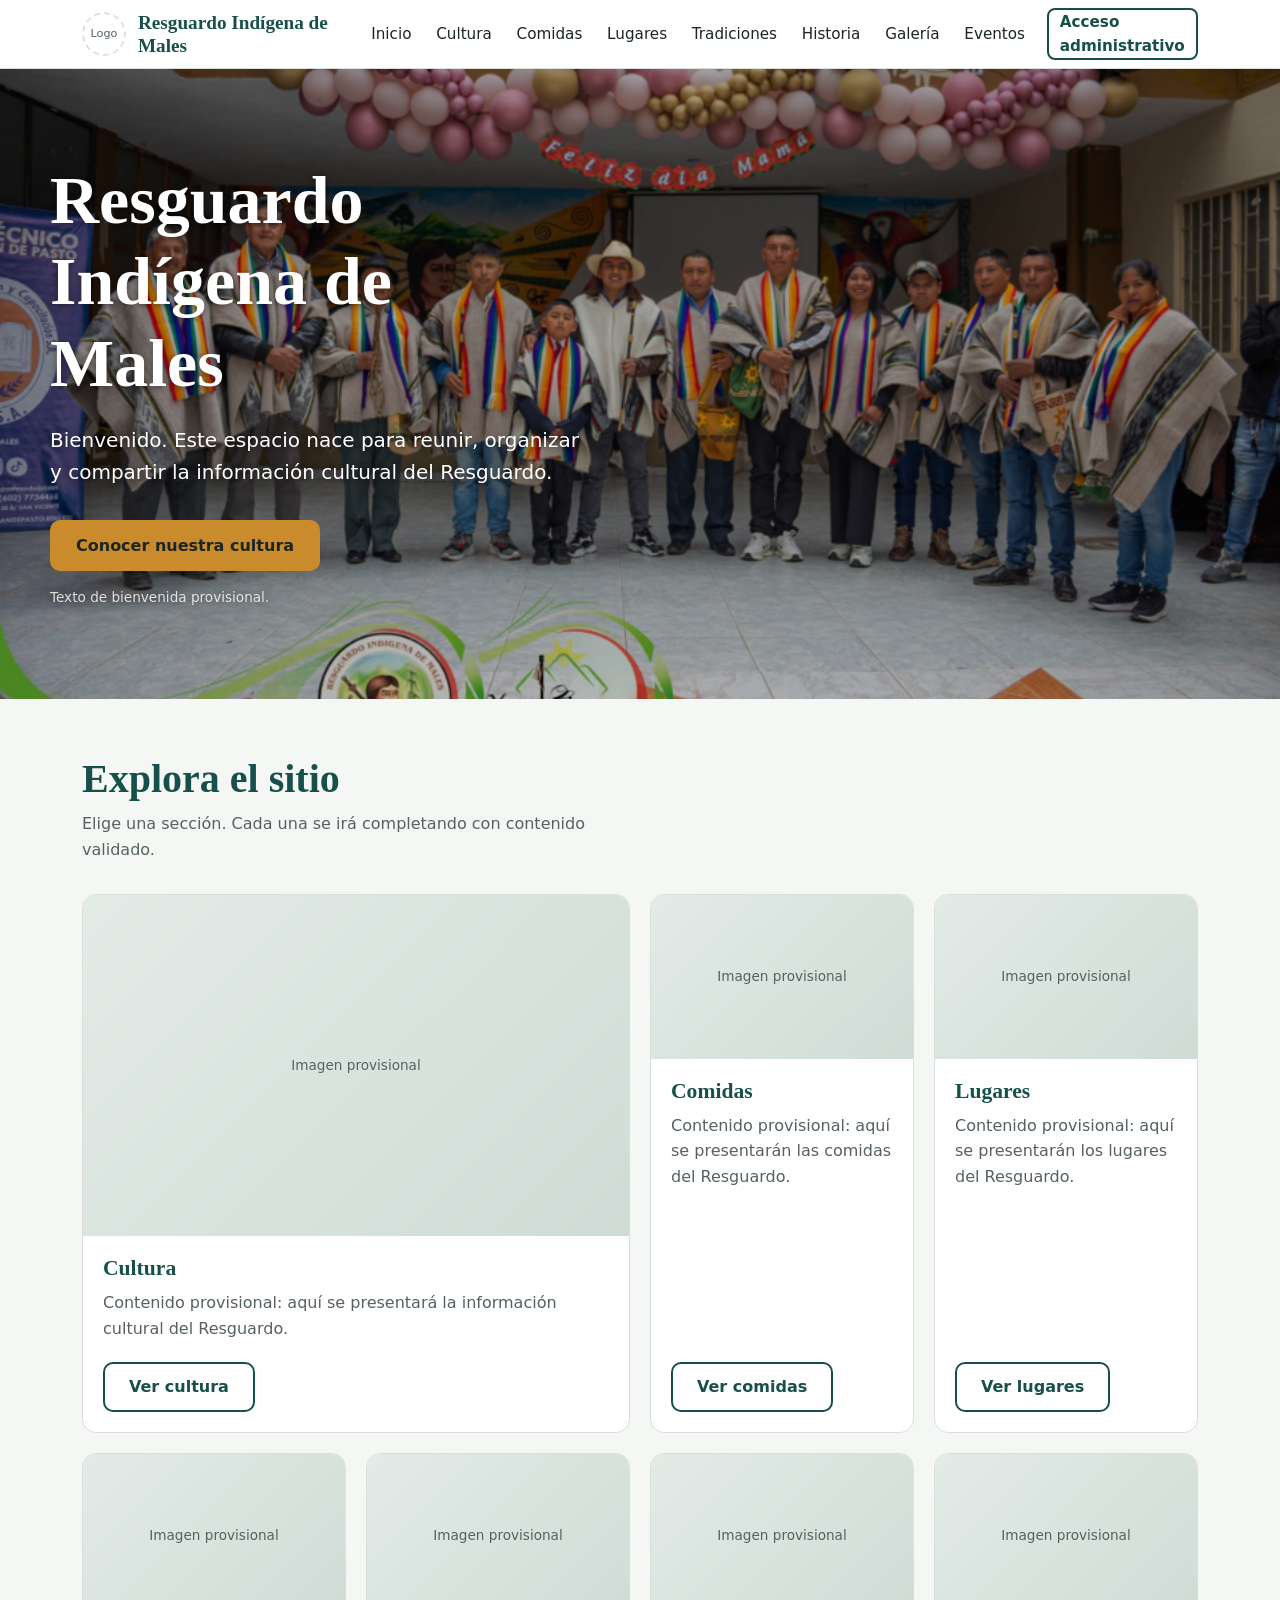
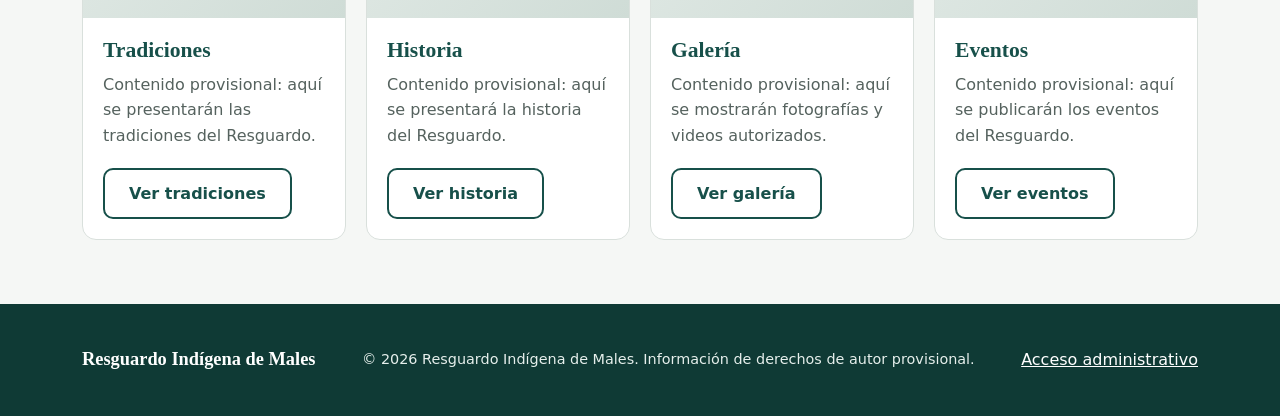
==== frontend/index.html @ 0a0f5682 "Add files via upload" ====
<!DOCTYPE html>
<html lang="es">

<head>
    <meta charset="UTF-8">
    <meta name="viewport" content="width=device-width, initial-scale=1">
    <title>Resguardo Indígena de Males</title>
    <meta name="description" content="Espacio para conocer y divulgar la cultura del Resguardo Indígena de Males.">
    <link rel="stylesheet" href="css/estilos.css">
    <script src="js/app.js" defer></script>
</head>

<body>

    <!-- ENCABEZADO -->
    <header class="site-header">
        <div class="site-header__inner">
            <a class="brand" href="index.html">
                <!-- Logo: colocar el archivo en frontend/img/logo.png. Si no existe, se muestra el espacio provisional. -->
                <span class="brand__logo">
                    <span class="brand__logo-placeholder">Logo</span>
                    <img src="img/logo.png" alt="" data-fallback>
                </span>
                <span class="brand__name">Resguardo Indígena de Males</span>
            </a>

            <button class="nav-toggle" type="button" aria-expanded="false" aria-controls="main-nav"
                aria-label="Abrir menú">
                <span class="nav-toggle__bar"></span>
                <span class="nav-toggle__bar"></span>
                <span class="nav-toggle__bar"></span>
            </button>

            <!-- Cada sección abre seccion.html?tipo=...; "Acceso administrativo" sigue provisional ("#") hasta la etapa del panel -->
            <nav id="main-nav" class="main-nav" aria-label="Navegación principal">
                <ul class="main-nav__list">
                    <li><a class="main-nav__link" href="index.html">Inicio</a></li>
                    <li><a class="main-nav__link" href="seccion.html?tipo=cultura">Cultura</a></li>
                    <li><a class="main-nav__link" href="seccion.html?tipo=comidas">Comidas</a></li>
                    <li><a class="main-nav__link" href="seccion.html?tipo=lugares">Lugares</a></li>
                    <li><a class="main-nav__link" href="seccion.html?tipo=tradiciones">Tradiciones</a></li>
                    <li><a class="main-nav__link" href="seccion.html?tipo=historia">Historia</a></li>
                    <li><a class="main-nav__link" href="seccion.html?tipo=galeria">Galería</a></li>
                    <li><a class="main-nav__link" href="seccion.html?tipo=eventos">Eventos</a></li>
                    <li><a class="main-nav__link main-nav__link--admin" href="admin.html">Acceso
                            administrativo</a></li>
                </ul>
            </nav>
        </div>
    </header>

    <main>
        <!-- SECCIÓN PRINCIPAL -->
        <!-- Imagen de portada configurable (la aplica app.js):
         data-hero-image    ruta o URL de la imagen; vacío = fondo verde oscuro
         data-hero-position posición de la imagen (center, top, center 30%...)
         data-hero-overlay  capa oscura neutra de 0 a 1 (si hay imagen y no se indica, 0.25)
         Opcional: data-hero-position-mobile para otra posición en móvil.
         Para probar: data-hero-image="img/portada-prueba.jpg" -->
        <section class="hero" id="inicio" data-hero-image="img/portada.png" data-hero-position="center"
            data-hero-overlay="0.25">
            <div class="hero__inner">
                <h1 class="hero__title">Resguardo Indígena de Males</h1>
                <p class="hero__text">
                    Bienvenido. Este espacio nace para reunir, organizar y compartir la información cultural del
                    Resguardo.
                </p>
                <a class="btn btn--primary" href="#explorar">Conocer nuestra cultura</a>
                <p class="hero__note">Texto de bienvenida provisional.</p>
            </div>
        </section>

        <!-- ACCESOS A CONTENIDOS -->
        <section class="explore" id="explorar">
            <div class="container">
                <h2 class="explore__title">Explora el sitio</h2>
                <p class="explore__intro">Elige una sección. Cada una se irá completando con contenido validado.</p>

                <!-- Imágenes de tarjetas: frontend/img/cultura.jpg, comidas.jpg, lugares.jpg, tradiciones.jpg, historia.jpg, galeria.jpg, eventos.jpg -->
                <ul class="card-grid">
                    <li class="card card--featured">
                        <div class="card__media">
                            <span class="card__media-label">Imagen provisional</span>
                            <img src="img/cultura.jpg" alt="" data-fallback loading="lazy">
                        </div>
                        <div class="card__body">
                            <h3 class="card__title">Cultura</h3>
                            <p class="card__text">Contenido provisional: aquí se presentará la información cultural del
                                Resguardo.</p>
                            <a class="btn btn--outline" href="seccion.html?tipo=cultura">Ver cultura</a>
                        </div>
                    </li>

                    <li class="card">
                        <div class="card__media">
                            <span class="card__media-label">Imagen provisional</span>
                            <img src="img/comidas.jpg" alt="" data-fallback loading="lazy">
                        </div>
                        <div class="card__body">
                            <h3 class="card__title">Comidas</h3>
                            <p class="card__text">Contenido provisional: aquí se presentarán las comidas del Resguardo.
                            </p>
                            <a class="btn btn--outline" href="seccion.html?tipo=comidas">Ver comidas</a>
                        </div>
                    </li>

                    <li class="card">
                        <div class="card__media">
                            <span class="card__media-label">Imagen provisional</span>
                            <img src="img/lugares.jpg" alt="" data-fallback loading="lazy">
                        </div>
                        <div class="card__body">
                            <h3 class="card__title">Lugares</h3>
                            <p class="card__text">Contenido provisional: aquí se presentarán los lugares del Resguardo.
                            </p>
                            <a class="btn btn--outline" href="seccion.html?tipo=lugares">Ver lugares</a>
                        </div>
                    </li>

                    <li class="card">
                        <div class="card__media">
                            <span class="card__media-label">Imagen provisional</span>
                            <img src="img/tradiciones.jpg" alt="" data-fallback loading="lazy">
                        </div>
                        <div class="card__body">
                            <h3 class="card__title">Tradiciones</h3>
                            <p class="card__text">Contenido provisional: aquí se presentarán las tradiciones del
                                Resguardo.</p>
                            <a class="btn btn--outline" href="seccion.html?tipo=tradiciones">Ver tradiciones</a>
                        </div>
                    </li>

                    <li class="card">
                        <div class="card__media">
                            <span class="card__media-label">Imagen provisional</span>
                            <img src="img/historia.jpg" alt="" data-fallback loading="lazy">
                        </div>
                        <div class="card__body">
                            <h3 class="card__title">Historia</h3>
                            <p class="card__text">Contenido provisional: aquí se presentará la historia del Resguardo.
                            </p>
                            <a class="btn btn--outline" href="seccion.html?tipo=historia">Ver historia</a>
                        </div>
                    </li>

                    <li class="card">
                        <div class="card__media">
                            <span class="card__media-label">Imagen provisional</span>
                            <img src="img/galeria.jpg" alt="" data-fallback loading="lazy">
                        </div>
                        <div class="card__body">
                            <h3 class="card__title">Galería</h3>
                            <p class="card__text">Contenido provisional: aquí se mostrarán fotografías y videos
                                autorizados.</p>
                            <a class="btn btn--outline" href="seccion.html?tipo=galeria">Ver galería</a>
                        </div>
                    </li>

                    <li class="card">
                        <div class="card__media">
                            <span class="card__media-label">Imagen provisional</span>
                            <img src="img/eventos.jpg" alt="" data-fallback loading="lazy">
                        </div>
                        <div class="card__body">
                            <h3 class="card__title">Eventos</h3>
                            <p class="card__text">Contenido provisional: aquí se publicarán los eventos del Resguardo.
                            </p>
                            <a class="btn btn--outline" href="seccion.html?tipo=eventos">Ver eventos</a>
                        </div>
                    </li>
                </ul>
            </div>
        </section>
    </main>

    <!-- PIE DE PÁGINA -->
    <footer class="site-footer">
        <div class="site-footer__inner">
            <p class="site-footer__name">Resguardo Indígena de Males</p>
            <p class="site-footer__copy">© 2026 Resguardo Indígena de Males. Información de derechos de autor
                provisional.</p>
            <a class="site-footer__admin" href="admin.html">Acceso administrativo</a>
        </div>
    </footer>

</body>

</html>
---- frontend/css/estilos.css ----
/* ==========================================================
   Resguardo Indígena de Males - Estilos de la página de inicio
   Enfoque mobile-first: lo base es móvil; los @media amplían.
   ========================================================== */

/* ---------- Variables ---------- */
:root {
    --color-bg: #f5f7f5;
    --color-surface: #ffffff;
    --color-ink: #1b2524;
    --color-muted: #55625e;
    --color-primary: #17504a;
    --color-primary-dark: #0f3a35;
    --color-accent: #c98b2b;
    --color-border: #d9e0dc;

    --font-body: system-ui, -apple-system, "Segoe UI", Roboto, Arial, sans-serif;
    --font-heading: Georgia, "Times New Roman", serif;

    --max-width: 1180px;
    --header-height: 68px;
    --touch-size: 48px;
    /* tamaño mínimo cómodo para tocar */
}

/* ---------- Base ---------- */
*,
*::before,
*::after {
    box-sizing: border-box;
}

html {
    -webkit-text-size-adjust: 100%;
}

@media (prefers-reduced-motion: no-preference) {
    html {
        scroll-behavior: smooth;
    }
}

body {
    margin: 0;
    font-family: var(--font-body);
    font-size: 1rem;
    line-height: 1.6;
    color: var(--color-ink);
    background: var(--color-bg);
}

img {
    display: block;
    max-width: 100%;
    height: auto;
}

a {
    color: inherit;
}

ul {
    margin: 0;
    padding: 0;
    list-style: none;
}

h1,
h2,
h3 {
    font-family: var(--font-heading);
    line-height: 1.2;
    margin: 0;
}

:focus-visible {
    outline: 3px solid var(--color-accent);
    outline-offset: 2px;
}

.container {
    width: 100%;
    max-width: var(--max-width);
    margin: 0 auto;
    padding: 0 1.25rem;
}

/* Imagen que no cargó (la oculta app.js para mostrar el espacio provisional) */
.is-missing {
    display: none;
}

/* ---------- Botones ---------- */
.btn {
    display: inline-flex;
    align-items: center;
    justify-content: center;
    min-height: var(--touch-size);
    padding: 0.65rem 1.5rem;
    border: 2px solid transparent;
    border-radius: 10px;
    font-family: inherit;
    font-size: 1rem;
    font-weight: 600;
    text-decoration: none;
    cursor: pointer;
    transition: background-color 0.15s, color 0.15s;
}

.btn--primary {
    background: var(--color-accent);
    color: var(--color-ink);
}

.btn--primary:hover {
    background: #dba34a;
}

.btn--outline {
    border-color: var(--color-primary);
    color: var(--color-primary);
}

.btn--outline:hover {
    background: var(--color-primary);
    color: #fff;
}

/* ---------- Encabezado ---------- */
.site-header {
    position: sticky;
    top: 0;
    z-index: 100;
    background: var(--color-surface);
    border-bottom: 1px solid var(--color-border);
}

.site-header__inner {
    display: flex;
    align-items: center;
    justify-content: space-between;
    gap: 1rem;
    max-width: var(--max-width);
    min-height: var(--header-height);
    margin: 0 auto;
    padding: 0 1.25rem;
}

.brand {
    display: flex;
    align-items: center;
    gap: 0.75rem;
    min-width: 0;
    text-decoration: none;
}

.brand__logo {
    position: relative;
    flex: none;
    width: 44px;
    height: 44px;
    border-radius: 50%;
    overflow: hidden;
}

.brand__logo-placeholder {
    display: flex;
    align-items: center;
    justify-content: center;
    width: 100%;
    height: 100%;
    border: 2px dashed var(--color-border);
    border-radius: 50%;
    font-size: 0.7rem;
    color: var(--color-muted);
}

.brand__logo img {
    position: absolute;
    inset: 0;
    width: 100%;
    height: 100%;
    object-fit: cover;
    background: var(--color-surface);
}

.brand__name {
    font-family: var(--font-heading);
    font-size: 1.05rem;
    font-weight: 700;
    line-height: 1.2;
    color: var(--color-primary);
}

/* Botón hamburguesa */
.nav-toggle {
    flex: none;
    display: flex;
    flex-direction: column;
    align-items: center;
    justify-content: center;
    gap: 5px;
    width: var(--touch-size);
    height: var(--touch-size);
    padding: 0;
    border: 1px solid var(--color-border);
    border-radius: 10px;
    background: var(--color-surface);
    cursor: pointer;
}

.nav-toggle__bar {
    width: 22px;
    height: 2px;
    background: var(--color-primary);
    border-radius: 2px;
    transition: transform 0.2s, opacity 0.2s;
}

.nav-toggle[aria-expanded="true"] .nav-toggle__bar:nth-child(1) {
    transform: translateY(7px) rotate(45deg);
}

.nav-toggle[aria-expanded="true"] .nav-toggle__bar:nth-child(2) {
    opacity: 0;
}

.nav-toggle[aria-expanded="true"] .nav-toggle__bar:nth-child(3) {
    transform: translateY(-7px) rotate(-45deg);
}

/* Menú: en móvil es un panel desplegable bajo el encabezado */
.main-nav {
    display: none;
    position: absolute;
    top: 100%;
    left: 0;
    right: 0;
    max-height: calc(100vh - var(--header-height));
    overflow-y: auto;
    padding: 0.5rem 1.25rem 1rem;
    background: var(--color-surface);
    border-bottom: 1px solid var(--color-border);
}

.main-nav.is-open {
    display: block;
}

.main-nav__link {
    display: flex;
    align-items: center;
    min-height: var(--touch-size);
    padding: 0 0.5rem;
    border-bottom: 1px solid var(--color-border);
    font-weight: 500;
    text-decoration: none;
}

.main-nav__link:hover {
    color: var(--color-primary);
}

.main-nav__link--admin {
    margin-top: 0.75rem;
    justify-content: center;
    border: 2px solid var(--color-primary);
    border-radius: 10px;
    color: var(--color-primary);
    font-weight: 600;
}

/* ---------- Sección principal (hero) ---------- */
/* Fondo configurable. app.js (aplicarConfiguracionPortada) escribe estas variables sobre .hero:
   --hero-image            imagen de fondo, por ejemplo url("img/portada.jpg"). Por defecto: ninguna
   --hero-position         posición de la imagen (center, top, center 30%...)
   --hero-position-mobile  posición solo en móvil (opcional; si falta, usa --hero-position)
   --hero-overlay          opacidad de la capa oscura, de 0 (sin capa) a 1
   --hero-overlay-rgb      color de la capa; por defecto negro neutro (0, 0, 0), sin tinte
   Sin imagen, o si esta falla al cargar, se ve el degradado verde oscuro de respaldo. */
.hero {
    --hero-image: none;
    --hero-position: center;
    --hero-overlay: 0;
    --hero-overlay-rgb: 0, 0, 0;

    position: relative;
    isolation: isolate;
    /* mantiene la capa oscura dentro de la portada */
    display: flex;
    align-items: center;
    min-height: 70vh;
    padding: 3.5rem 1.25rem;
    color: #fff;
    background-color: #0f3a35;
    background-image:
        var(--hero-image),
        linear-gradient(135deg, #0f3a35, #2b6e66);
    background-size: cover;
    background-position: var(--hero-position-mobile, var(--hero-position));
    background-repeat: no-repeat;
}

/* Capa oscura opcional: con --hero-overlay en 0 no se nota */
.hero::before {
    content: "";
    position: absolute;
    inset: 0;
    z-index: -1;
    background: rgba(var(--hero-overlay-rgb), var(--hero-overlay));
    pointer-events: none;
}

/* Sombra suave: permite leer el texto sobre fotografías claras con una capa mínima */
.hero__title,
.hero__text,
.hero__note {
    text-shadow: 0 1px 6px rgba(0, 0, 0, 0.45);
}

.hero__inner {
    width: 100%;
    max-width: var(--max-width);
    margin: 0 auto;
}

.hero__title {
    max-width: 14ch;
    font-size: clamp(2.25rem, 8vw, 4.25rem);
    font-weight: 700;
}

.hero__text {
    max-width: 34rem;
    margin: 1.25rem 0 2rem;
    font-size: clamp(1.05rem, 2.5vw, 1.25rem);
}

.hero .btn {
    width: 100%;
}

.hero__note {
    margin: 1rem 0 0;
    font-size: 0.85rem;
    opacity: 0.8;
}

/* ---------- Accesos a contenidos ---------- */
.explore {
    padding: 3.5rem 0 4rem;
}

.explore__title {
    font-size: clamp(1.75rem, 5vw, 2.5rem);
    color: var(--color-primary);
}

.explore__intro {
    max-width: 36rem;
    margin: 0.5rem 0 2rem;
    color: var(--color-muted);
}

.card-grid {
    display: grid;
    grid-template-columns: 1fr;
    /* móvil: una columna */
    gap: 1.25rem;
}

.card {
    display: flex;
    flex-direction: column;
    overflow: hidden;
    background: var(--color-surface);
    border: 1px solid var(--color-border);
    border-radius: 14px;
}

/* Espacio de imagen: el texto provisional queda detrás y la imagen real lo cubre al existir */
.card__media {
    position: relative;
    display: flex;
    align-items: center;
    justify-content: center;
    aspect-ratio: 16 / 10;
    background: linear-gradient(135deg, #e3ebe7, #cfdcd6);
}

.card__media-label {
    font-size: 0.85rem;
    color: var(--color-muted);
}

.card__media img {
    position: absolute;
    inset: 0;
    width: 100%;
    height: 100%;
    object-fit: cover;
}

.card__body {
    display: flex;
    flex: 1;
    flex-direction: column;
    align-items: flex-start;
    padding: 1.25rem;
}

.card__title {
    font-size: 1.35rem;
    color: var(--color-primary);
}

.card__text {
    flex: 1;
    margin: 0.5rem 0 1.25rem;
    color: var(--color-muted);
}

/* ---------- Pie de página ---------- */
.site-footer {
    background: var(--color-primary-dark);
    color: #e6efec;
}

.site-footer__inner {
    display: flex;
    flex-direction: column;
    gap: 0.5rem;
    max-width: var(--max-width);
    margin: 0 auto;
    padding: 2rem 1.25rem;
}

.site-footer__name {
    margin: 0;
    font-family: var(--font-heading);
    font-size: 1.15rem;
    font-weight: 700;
    color: #fff;
}

.site-footer__copy {
    margin: 0;
    font-size: 0.9rem;
}

.site-footer__admin {
    display: inline-flex;
    align-items: center;
    min-height: var(--touch-size);
    align-self: flex-start;
    color: #fff;
}

/* ==========================================================
   Tablet (a partir de 640px): tarjetas en 2 columnas
   ========================================================== */
@media (min-width: 640px) {
    .container {
        padding: 0 2rem;
    }

    .site-header__inner,
    .site-footer__inner {
        padding-left: 2rem;
        padding-right: 2rem;
    }

    .hero {
        padding: 4rem 2rem;
        background-position: var(--hero-position);
    }

    .hero .btn {
        width: auto;
    }

    .card-grid {
        grid-template-columns: repeat(2, 1fr);
    }

    .card--featured {
        grid-column: span 2;
    }

    .brand__name {
        font-size: 1.2rem;
    }
}

/* ==========================================================
   Escritorio (a partir de 1100px): menú horizontal y 4 columnas
   ========================================================== */
@media (min-width: 1100px) {
    .nav-toggle {
        display: none;
    }

    .main-nav {
        display: block;
        position: static;
        max-height: none;
        overflow: visible;
        padding: 0;
        background: none;
        border: 0;
    }

    .main-nav__list {
        display: flex;
        align-items: center;
        gap: 0.15rem;
    }

    .main-nav__link {
        min-height: 40px;
        padding: 0 0.7rem;
        border: 0;
        border-radius: 8px;
        font-size: 0.95rem;
    }

    .main-nav__link:hover {
        background: var(--color-bg);
    }

    .main-nav__link--admin {
        margin: 0 0 0 0.5rem;
        border: 2px solid var(--color-primary);
    }

    .card-grid {
        grid-template-columns: repeat(4, 1fr);
    }

    .site-footer__inner {
        flex-direction: row;
        align-items: center;
        justify-content: space-between;
        gap: 2rem;
    }
}

/* ==========================================================
   Páginas de sección (seccion.html)
   Reutiliza encabezado, pie, botones y tarjetas de arriba.
   ========================================================== */

/* Enlace de la sección actual en el menú */
.main-nav__link[aria-current="page"] {
    color: var(--color-primary);
    font-weight: 700;
}

/* Franja de título (mismo degradado verde que la portada sin imagen) */
.page-header {
    padding: 2.5rem 1.25rem;
    color: #fff;
    background: linear-gradient(135deg, #0f3a35, #2b6e66);
}

.page-header__inner {
    max-width: var(--max-width);
    margin: 0 auto;
}

.page-header__title {
    font-size: clamp(2rem, 7vw, 3.25rem);
}

.page-header__text {
    max-width: 38rem;
    margin: 0.75rem 0 0;
    font-size: clamp(1rem, 2.5vw, 1.15rem);
}

.section-page {
    padding: 2.5rem 0 4rem;
}

.provisional-note {
    margin: 0 0 1.5rem;
    padding: 0.75rem 1rem;
    border-left: 4px solid var(--color-accent);
    border-radius: 0 10px 10px 0;
    background: #fbf3e4;
    font-size: 0.95rem;
}

/* Tarjetas de elementos (sin botón) */
.card--item .card__text {
    margin-bottom: 0;
}

.card__meta {
    margin: 0 0 0.25rem;
    font-size: 0.85rem;
    font-weight: 600;
    color: var(--color-muted);
}

.empty-state {
    margin: 0;
    padding: 1.5rem;
    border: 1px dashed var(--color-border);
    border-radius: 14px;
    background: var(--color-surface);
    color: var(--color-muted);
}

.section-page__back {
    margin-top: 2rem;
}

@media (min-width: 640px) {
    .page-header {
        padding: 3.5rem 2rem;
    }
}

@media (min-width: 1100px) {
    .card-grid.card-grid--items {
        grid-template-columns: repeat(3, 1fr);
    }
}
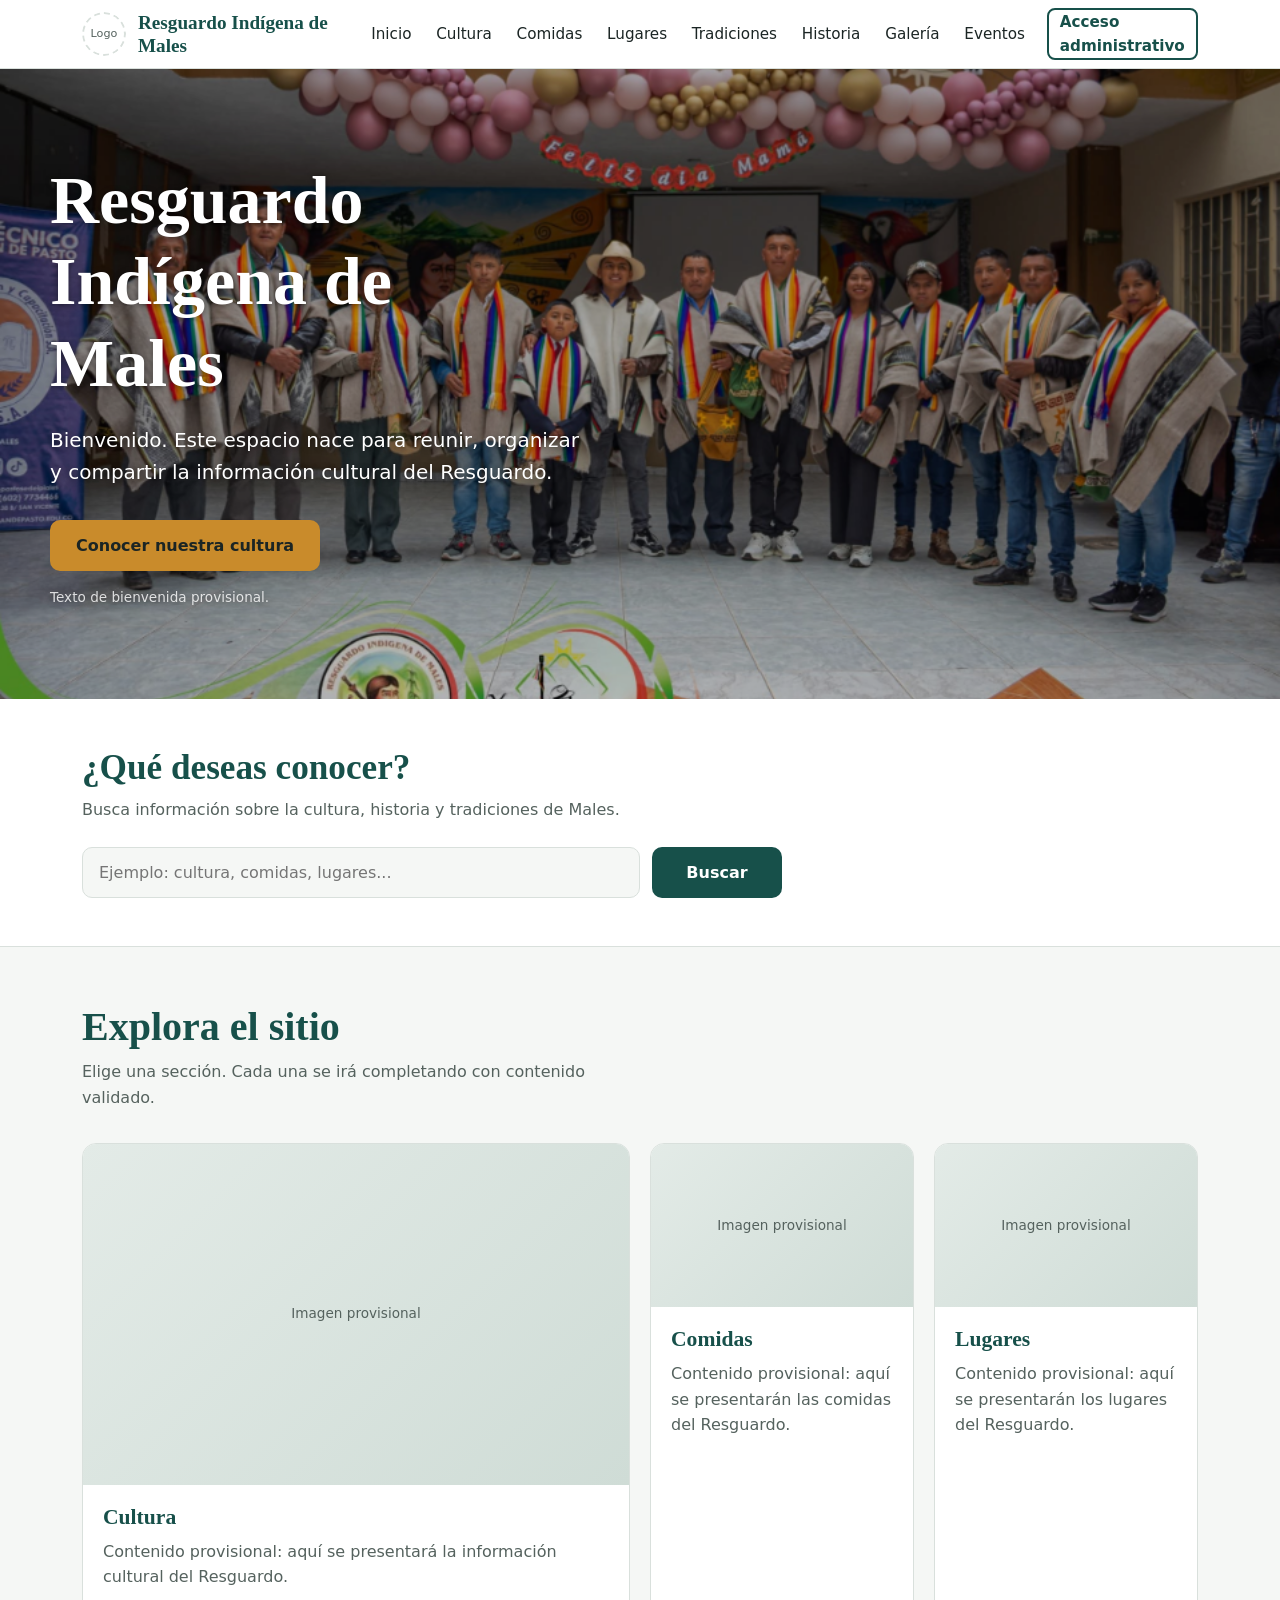
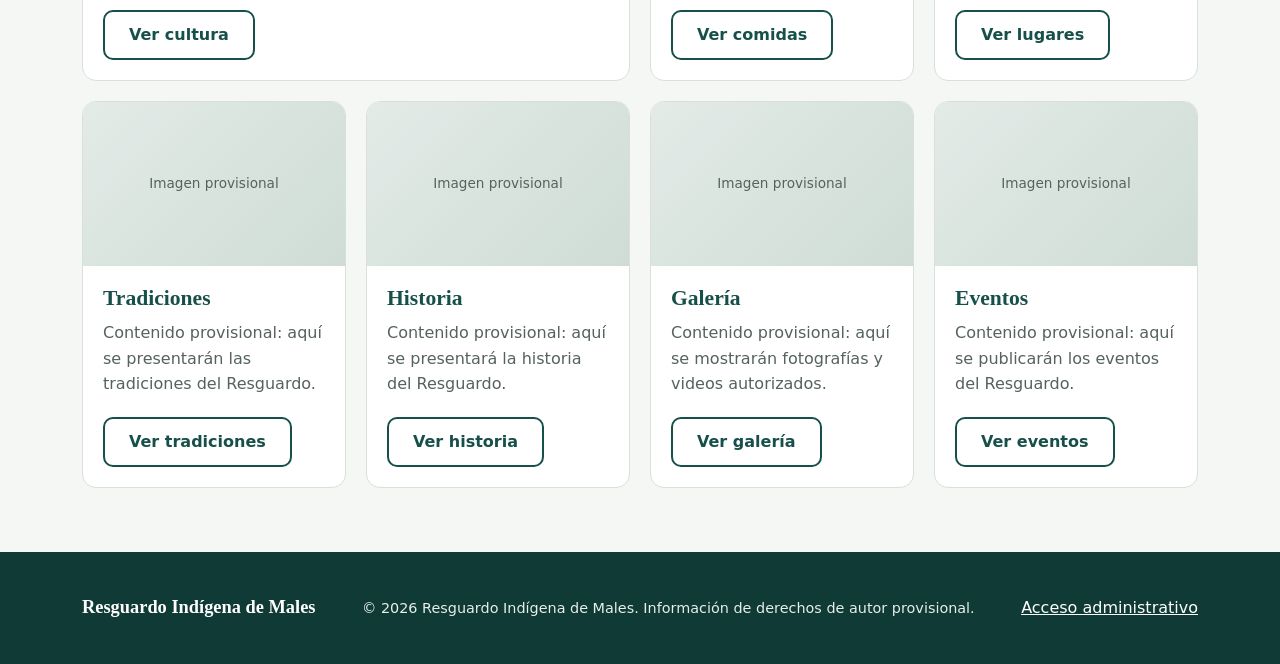
==== commit 0e912a1d: "Implementa buscador de información cultural HU-01" ====
--- a/frontend/index.html
+++ b/frontend/index.html
@@ -7,6 +7,7 @@
     <title>Resguardo Indígena de Males</title>
     <meta name="description" content="Espacio para conocer y divulgar la cultura del Resguardo Indígena de Males.">
     <link rel="stylesheet" href="css/estilos.css">
+    <script src="js/contenido-provisional.js" defer></script>
     <script src="js/app.js" defer></script>
 </head>
 
@@ -16,7 +17,6 @@
     <header class="site-header">
         <div class="site-header__inner">
             <a class="brand" href="index.html">
-                <!-- Logo: colocar el archivo en frontend/img/logo.png. Si no existe, se muestra el espacio provisional. -->
                 <span class="brand__logo">
                     <span class="brand__logo-placeholder">Logo</span>
                     <img src="img/logo.png" alt="" data-fallback>
@@ -31,7 +31,6 @@
                 <span class="nav-toggle__bar"></span>
             </button>
 
-            <!-- Cada sección abre seccion.html?tipo=...; "Acceso administrativo" sigue provisional ("#") hasta la etapa del panel -->
             <nav id="main-nav" class="main-nav" aria-label="Navegación principal">
                 <ul class="main-nav__list">
                     <li><a class="main-nav__link" href="index.html">Inicio</a></li>
@@ -42,8 +41,7 @@
                     <li><a class="main-nav__link" href="seccion.html?tipo=historia">Historia</a></li>
                     <li><a class="main-nav__link" href="seccion.html?tipo=galeria">Galería</a></li>
                     <li><a class="main-nav__link" href="seccion.html?tipo=eventos">Eventos</a></li>
-                    <li><a class="main-nav__link main-nav__link--admin" href="admin.html">Acceso
-                            administrativo</a></li>
+                    <li><a class="main-nav__link main-nav__link--admin" href="admin.html">Acceso administrativo</a></li>
                 </ul>
             </nav>
         </div>
@@ -51,12 +49,6 @@
 
     <main>
         <!-- SECCIÓN PRINCIPAL -->
-        <!-- Imagen de portada configurable (la aplica app.js):
-         data-hero-image    ruta o URL de la imagen; vacío = fondo verde oscuro
-         data-hero-position posición de la imagen (center, top, center 30%...)
-         data-hero-overlay  capa oscura neutra de 0 a 1 (si hay imagen y no se indica, 0.25)
-         Opcional: data-hero-position-mobile para otra posición en móvil.
-         Para probar: data-hero-image="img/portada-prueba.jpg" -->
         <section class="hero" id="inicio" data-hero-image="img/portada.png" data-hero-position="center"
             data-hero-overlay="0.25">
             <div class="hero__inner">
@@ -70,13 +62,28 @@
             </div>
         </section>
 
+        <!-- BUSCADOR CULTURAL -->
+        <section class="search-section" id="buscador">
+            <div class="container">
+                <h2>¿Qué deseas conocer?</h2>
+                <p>Busca información sobre la cultura, historia y tradiciones de Males.</p>
+
+                <form id="form-busqueda" class="search-form">
+                    <input type="search" id="campo-busqueda" placeholder="Ejemplo: cultura, comidas, lugares..."
+                        aria-label="Buscar información cultural" required>
+                    <button type="submit">Buscar</button>
+                </form>
+
+                <div id="resultados-busqueda" class="search-results" aria-live="polite"></div>
+            </div>
+        </section>
+
         <!-- ACCESOS A CONTENIDOS -->
         <section class="explore" id="explorar">
             <div class="container">
                 <h2 class="explore__title">Explora el sitio</h2>
                 <p class="explore__intro">Elige una sección. Cada una se irá completando con contenido validado.</p>
 
-                <!-- Imágenes de tarjetas: frontend/img/cultura.jpg, comidas.jpg, lugares.jpg, tradiciones.jpg, historia.jpg, galeria.jpg, eventos.jpg -->
                 <ul class="card-grid">
                     <li class="card card--featured">
                         <div class="card__media">
--- a/frontend/css/estilos.css
+++ b/frontend/css/estilos.css
@@ -20,7 +20,6 @@
     --max-width: 1180px;
     --header-height: 68px;
     --touch-size: 48px;
-    /* tamaño mínimo cómodo para tocar */
 }
 
 /* ---------- Base ---------- */
@@ -85,7 +84,6 @@
     padding: 0 1.25rem;
 }
 
-/* Imagen que no cargó (la oculta app.js para mostrar el espacio provisional) */
 .is-missing {
     display: none;
 }
@@ -184,6 +182,7 @@
     background: var(--color-surface);
 }
 
+/* Nombre del proyecto */
 .brand__name {
     font-family: var(--font-heading);
     font-size: 1.05rem;
@@ -229,7 +228,7 @@
     transform: translateY(-7px) rotate(-45deg);
 }
 
-/* Menú: en móvil es un panel desplegable bajo el encabezado */
+/* Menú móvil */
 .main-nav {
     display: none;
     position: absolute;
@@ -271,13 +270,6 @@
 }
 
 /* ---------- Sección principal (hero) ---------- */
-/* Fondo configurable. app.js (aplicarConfiguracionPortada) escribe estas variables sobre .hero:
-   --hero-image            imagen de fondo, por ejemplo url("img/portada.jpg"). Por defecto: ninguna
-   --hero-position         posición de la imagen (center, top, center 30%...)
-   --hero-position-mobile  posición solo en móvil (opcional; si falta, usa --hero-position)
-   --hero-overlay          opacidad de la capa oscura, de 0 (sin capa) a 1
-   --hero-overlay-rgb      color de la capa; por defecto negro neutro (0, 0, 0), sin tinte
-   Sin imagen, o si esta falla al cargar, se ve el degradado verde oscuro de respaldo. */
 .hero {
     --hero-image: none;
     --hero-position: center;
@@ -286,7 +278,6 @@
 
     position: relative;
     isolation: isolate;
-    /* mantiene la capa oscura dentro de la portada */
     display: flex;
     align-items: center;
     min-height: 70vh;
@@ -301,7 +292,6 @@
     background-repeat: no-repeat;
 }
 
-/* Capa oscura opcional: con --hero-overlay en 0 no se nota */
 .hero::before {
     content: "";
     position: absolute;
@@ -311,7 +301,6 @@
     pointer-events: none;
 }
 
-/* Sombra suave: permite leer el texto sobre fotografías claras con una capa mínima */
 .hero__title,
 .hero__text,
 .hero__note {
@@ -346,6 +335,122 @@
     opacity: 0.8;
 }
 
+/* ---------- Buscador de información cultural (HU-01) ---------- */
+.search-section {
+    padding: 3rem 0;
+    background: var(--color-surface);
+    border-bottom: 1px solid var(--color-border);
+}
+
+.search-section h2 {
+    margin-bottom: 0.5rem;
+    color: var(--color-primary);
+    font-size: clamp(1.6rem, 5vw, 2.2rem);
+}
+
+.search-section>.container>p {
+    margin: 0 0 1.5rem;
+    color: var(--color-muted);
+}
+
+.search-form {
+    display: flex;
+    flex-direction: column;
+    gap: 0.75rem;
+    max-width: 700px;
+}
+
+.search-form input {
+    width: 100%;
+    min-height: var(--touch-size);
+    padding: 0.75rem 1rem;
+    border: 1px solid var(--color-border);
+    border-radius: 10px;
+    background: var(--color-bg);
+    color: var(--color-ink);
+    font: inherit;
+}
+
+.search-form input:focus {
+    border-color: var(--color-primary);
+    outline: 3px solid rgba(23, 80, 74, 0.15);
+}
+
+.search-form button {
+    min-height: var(--touch-size);
+    padding: 0.7rem 1.5rem;
+    border: 0;
+    border-radius: 10px;
+    background: var(--color-primary);
+    color: #fff;
+    font: inherit;
+    font-weight: 600;
+    cursor: pointer;
+    transition: background-color 0.15s;
+}
+
+.search-form button:hover {
+    background: var(--color-primary-dark);
+}
+
+.search-results {
+    display: grid;
+    gap: 0.75rem;
+    max-width: 700px;
+    margin-top: 1.5rem;
+}
+
+.search-results:empty {
+    display: none;
+}
+
+.search-results>p {
+    margin: 0;
+    color: var(--color-muted);
+}
+
+.search-results .resumen-resultados {
+    margin-bottom: 0.25rem;
+    font-weight: 600;
+    color: var(--color-primary);
+}
+
+.resultado-busqueda {
+    display: block;
+    padding: 1rem 1.15rem;
+    border: 1px solid var(--color-border);
+    border-left: 4px solid var(--color-accent);
+    border-radius: 10px;
+    background: var(--color-bg);
+    text-decoration: none;
+    transition: border-color 0.15s, background-color 0.15s;
+}
+
+.resultado-busqueda:hover {
+    border-color: var(--color-primary);
+    background: #edf3ef;
+}
+
+.resultado-busqueda h3 {
+    margin-bottom: 0.35rem;
+    color: var(--color-primary);
+    font-family: var(--font-body);
+    font-size: 1.05rem;
+}
+
+.resultado-busqueda p {
+    margin: 0;
+    color: var(--color-muted);
+    font-size: 0.95rem;
+}
+
+.sin-resultados {
+    padding: 1rem;
+    border: 1px dashed var(--color-border);
+    border-radius: 10px;
+    background: var(--color-bg);
+}
+
 /* ---------- Accesos a contenidos ---------- */
 .explore {
     padding: 3.5rem 0 4rem;
@@ -365,7 +470,6 @@
 .card-grid {
     display: grid;
     grid-template-columns: 1fr;
-    /* móvil: una columna */
     gap: 1.25rem;
 }
 
@@ -378,7 +482,6 @@
     border-radius: 14px;
 }
 
-/* Espacio de imagen: el texto provisional queda detrás y la imagen real lo cubre al existir */
 .card__media {
     position: relative;
     display: flex;
@@ -456,8 +559,72 @@
     color: #fff;
 }
 
+/* ---------- Páginas de sección ---------- */
+.main-nav__link[aria-current="page"] {
+    color: var(--color-primary);
+    font-weight: 700;
+}
+
+.page-header {
+    padding: 2.5rem 1.25rem;
+    color: #fff;
+    background: linear-gradient(135deg, #0f3a35, #2b6e66);
+}
+
+.page-header__inner {
+    max-width: var(--max-width);
+    margin: 0 auto;
+}
+
+.page-header__title {
+    font-size: clamp(2rem, 7vw, 3.25rem);
+}
+
+.page-header__text {
+    max-width: 38rem;
+    margin: 0.75rem 0 0;
+    font-size: clamp(1rem, 2.5vw, 1.15rem);
+}
+
+.section-page {
+    padding: 2.5rem 0 4rem;
+}
+
+.provisional-note {
+    margin: 0 0 1.5rem;
+    padding: 0.75rem 1rem;
+    border-left: 4px solid var(--color-accent);
+    border-radius: 0 10px 10px 0;
+    background: #fbf3e4;
+    font-size: 0.95rem;
+}
+
+.card--item .card__text {
+    margin-bottom: 0;
+}
+
+.card__meta {
+    margin: 0 0 0.25rem;
+    font-size: 0.85rem;
+    font-weight: 600;
+    color: var(--color-muted);
+}
+
+.empty-state {
+    margin: 0;
+    padding: 1.5rem;
+    border: 1px dashed var(--color-border);
+    border-radius: 14px;
+    background: var(--color-surface);
+    color: var(--color-muted);
+}
+
+.section-page__back {
+    margin-top: 2rem;
+}
+
 /* ==========================================================
-   Tablet (a partir de 640px): tarjetas en 2 columnas
+   Tablet (a partir de 640px)
    ========================================================== */
 @media (min-width: 640px) {
     .container {
@@ -479,6 +646,19 @@
         width: auto;
     }
 
+    .search-form {
+        flex-direction: row;
+    }
+
+    .search-form input {
+        flex: 1;
+        min-width: 0;
+    }
+
+    .search-form button {
+        min-width: 130px;
+    }
+
     .card-grid {
         grid-template-columns: repeat(2, 1fr);
     }
@@ -490,10 +670,14 @@
     .brand__name {
         font-size: 1.2rem;
     }
+
+    .page-header {
+        padding: 3.5rem 2rem;
+    }
 }
 
 /* ==========================================================
-   Escritorio (a partir de 1100px): menú horizontal y 4 columnas
+   Escritorio (a partir de 1100px)
    ========================================================== */
 @media (min-width: 1100px) {
     .nav-toggle {
@@ -537,93 +721,14 @@
         grid-template-columns: repeat(4, 1fr);
     }
 
+    .card-grid.card-grid--items {
+        grid-template-columns: repeat(3, 1fr);
+    }
+
     .site-footer__inner {
         flex-direction: row;
         align-items: center;
         justify-content: space-between;
         gap: 2rem;
     }
-}
-
-/* ==========================================================
-   Páginas de sección (seccion.html)
-   Reutiliza encabezado, pie, botones y tarjetas de arriba.
-   ========================================================== */
-
-/* Enlace de la sección actual en el menú */
-.main-nav__link[aria-current="page"] {
-    color: var(--color-primary);
-    font-weight: 700;
-}
-
-/* Franja de título (mismo degradado verde que la portada sin imagen) */
-.page-header {
-    padding: 2.5rem 1.25rem;
-    color: #fff;
-    background: linear-gradient(135deg, #0f3a35, #2b6e66);
-}
-
-.page-header__inner {
-    max-width: var(--max-width);
-    margin: 0 auto;
-}
-
-.page-header__title {
-    font-size: clamp(2rem, 7vw, 3.25rem);
-}
-
-.page-header__text {
-    max-width: 38rem;
-    margin: 0.75rem 0 0;
-    font-size: clamp(1rem, 2.5vw, 1.15rem);
-}
-
-.section-page {
-    padding: 2.5rem 0 4rem;
-}
-
-.provisional-note {
-    margin: 0 0 1.5rem;
-    padding: 0.75rem 1rem;
-    border-left: 4px solid var(--color-accent);
-    border-radius: 0 10px 10px 0;
-    background: #fbf3e4;
-    font-size: 0.95rem;
-}
-
-/* Tarjetas de elementos (sin botón) */
-.card--item .card__text {
-    margin-bottom: 0;
-}
-
-.card__meta {
-    margin: 0 0 0.25rem;
-    font-size: 0.85rem;
-    font-weight: 600;
-    color: var(--color-muted);
-}
-
-.empty-state {
-    margin: 0;
-    padding: 1.5rem;
-    border: 1px dashed var(--color-border);
-    border-radius: 14px;
-    background: var(--color-surface);
-    color: var(--color-muted);
-}
-
-.section-page__back {
-    margin-top: 2rem;
-}
-
-@media (min-width: 640px) {
-    .page-header {
-        padding: 3.5rem 2rem;
-    }
-}
-
-@media (min-width: 1100px) {
-    .card-grid.card-grid--items {
-        grid-template-columns: repeat(3, 1fr);
-    }
 }
